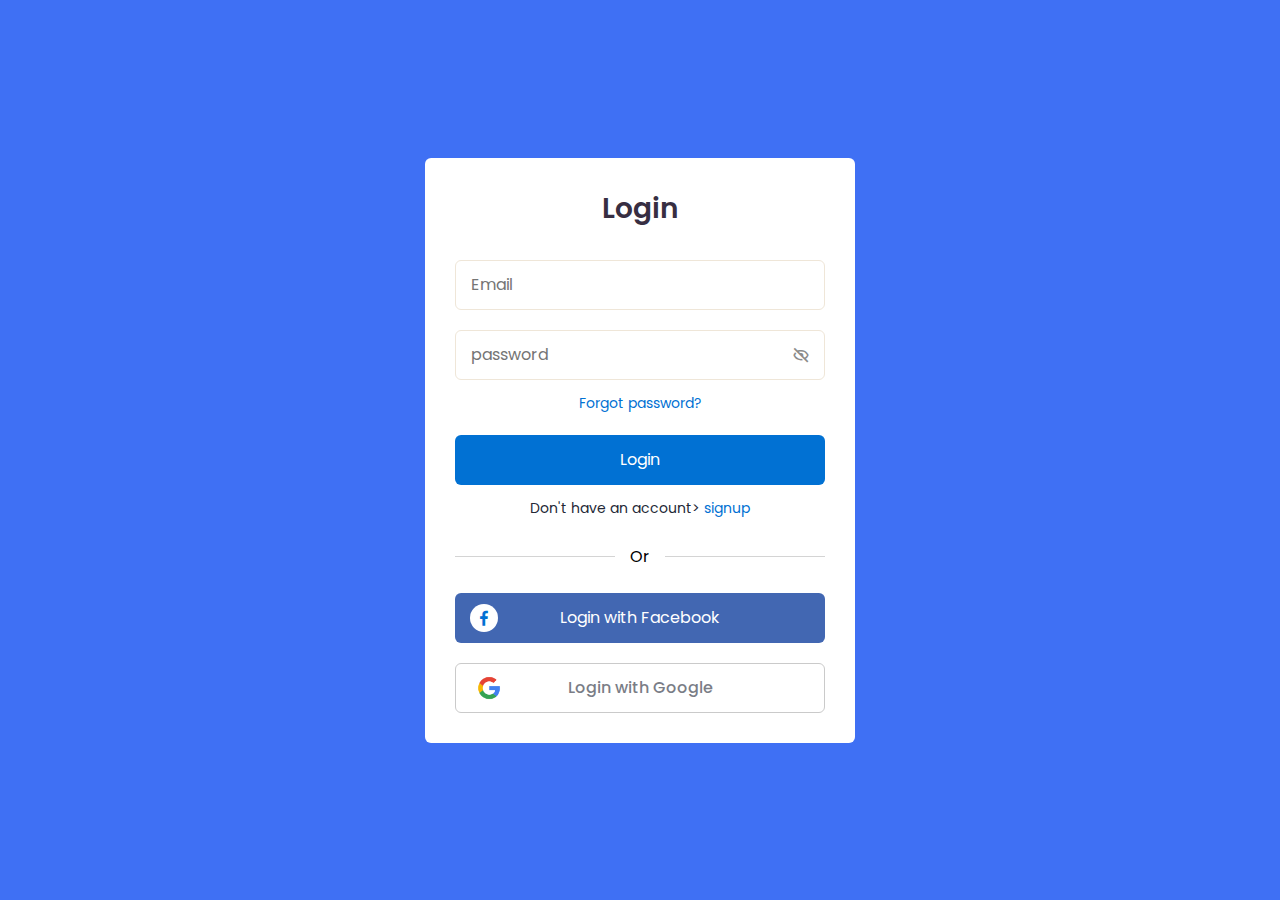
==== 001_login/index.html @ a28dfd46 "first commit" ====
<!DOCTYPE html>
<html lang="ko">

<head>
    <meta charset="UTF-8">
    <meta http-equiv="X-UA-Compatible" content="IE=edge">
    <meta name="viewport" content="width=device-width, initial-scale=1.0">
    <title>Responsive Login and Signup Form</title>
    <link rel="stylesheet" href="CSS/style.css">
    <link href='https://unpkg.com/boxicons@2.1.4/css/boxicons.min.css' rel='stylesheet'>
</head>

<body>
    <section class="container forms">
        <div class="form login">
            <div class="form-content">
                <header>Login</header>

                <form action="#">
                    <div class="field input-field">
                        <input type="email" placeholder="Email" class="input">
                    </div>
                    <div class="field input-field">
                        <input type="password" placeholder="password" class="password">
                        <i class='bx bx-hide eye-icon'></i>
                    </div>

                    <div class="form-link">
                        <a href="#" class="forgot-pass"> Forgot password?</a>
                    </div>

                    <div class="field button-field">
                        <button type="button">Login</button>
                    </div>

                </form>
                <div class="form-link">
                    <span>Don't have an account>
                        <a href="#" class="signup-link"> signup</a></span>
                </div>
            </div>
            <div class="line"></div>
            <div class="media-options">
                <a href="#" class="field facebook">
                    <i class='bx bxl-facebook Facebook-icon'></i>
                    <span>Login with Facebook</span>
                </a>
            </div>
            <div class="media-options">
                <a href="#" class="field google">
                    <img src="img/gogle-logo.png" alt="" class="google-img">
                    <span>Login with Google</span>
                </a>
            </div>
        </div>
    </section>
</body>

</html>
---- 001_login/CSS/style.css ----
@import url('https://fonts.googleapis.com/css2?family=Noto+Sans+KR:wght@500;700&family=Poppins:wght@300;400;500;600&display=swap');

*{
    padding: 0;
    margin: 0;
    box-sizing: border-box;
    font-family: 'Poppins', sans-serif;
}

.container{
    width: 100%;
    height: 100vh;
    background-color:rgb(63,112,244) ;
    display: flex;
    justify-content: center;
    align-items: center;
}
.form{
    width: 100%;
    max-width: 430px;
    border-radius: 6px;
    background-color: #fff;
    padding: 30px;
}

header{
    font-size: 28px;
    font-weight: 600;
    color: rgb(55,46,66);
    text-align: center;
}
form{
    margin-top: 30px;
}
.form .field{
    position: relative;
    height: 50px;
    width: 100%;
    margin-top: 20px;
    border-radius: 6px;
}

.field input ,
.field button{
    width: 100%;
    height: 100%;
    border: none;
    font-size: 16px;
    font-weight: 400;
    border-radius: 6px;
}
.field input{
    padding: 0 15px;
    border: 1px solid #EFE6D8;
    outline: none;
}
.field input:focus{
    border-bottom-width: 2px;
}
.field button{
    color: #fff;
    background-color: #0171d3;
    cursor: pointer;
    transition: all .3s ease;
}
.field button:hover{
    background-color: #016dcb;
}
.eye-icon{
    position: absolute;
    font-size: 18px;
    color: #8b8b8b;
    top: 50%;
    right: 10px;
    transform: translateY(-50%);
    cursor: pointer;
    padding: 5px
}
.form-link{
    text-align: center;
    margin-top: 10px;
}

.form-link span,
.form-link a {
    font-size: 14px;
    font-weight: 400;
    color: #232836;
}

.form a{ 
    color: #0171d3;
    text-decoration: none;
}

.form-content a:hover{
    text-decoration: underline;
}

.line{
    position: relative;
    width: 100%;
    height: 1px;
    background-color: #d4d4d4;
    margin: 36px 0;
}

.line::before{
content: "Or";
position: absolute;
top: 50%;
left: 50%;
transform: translate(-50%, -50%);
background-color: #fff;
padding: 0 15px;
}
.media-options a{
    display: flex;
   align-items: center;
   justify-content: center;
}
a.facebook{
    color: #fff;
    background-color:#4267B2;
}
a.facebook .Facebook-icon{
    height: 28px;
    width: 28px;
    color: #0171d3;
   
    font-size: 20px;
    border-radius: 50%;
    display: flex;
    align-items: center;
    justify-content: center;

    background-color: #fff;
}

.Facebook-icon,
.google-img{
    position: absolute;
    top: 50%;
    left: 15px;
    transform: translateY(-50%);
}

img.google-img{
    width: 36px;
    height: 36px;
object-fit: cover;
}
a.google{
    border: 1px solid #cacaca;
}
a.google span{
    color: #232836;
    opacity: 0.6;
    font-weight: 500;
}
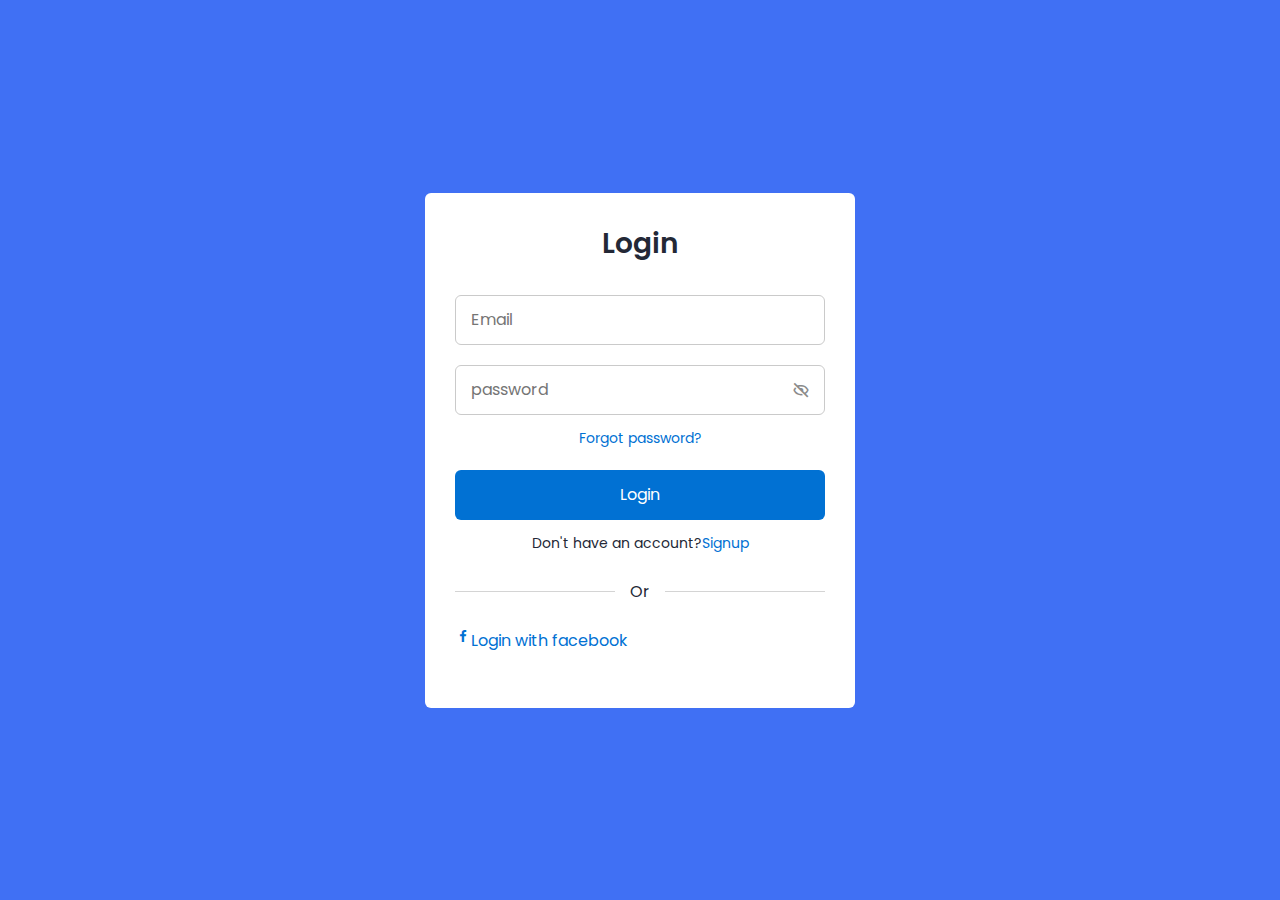
==== commit a690826a: "renewal" ====
--- a/001_login/index.html
+++ b/001_login/index.html
@@ -11,49 +11,45 @@
 </head>
 
 <body>
-    <section class="container forms">
+    <section class="container">
         <div class="form login">
             <div class="form-content">
                 <header>Login</header>
 
-                <form action="#">
+                <form action="">
                     <div class="field input-field">
                         <input type="email" placeholder="Email" class="input">
                     </div>
+
                     <div class="field input-field">
                         <input type="password" placeholder="password" class="password">
                         <i class='bx bx-hide eye-icon'></i>
                     </div>
 
                     <div class="form-link">
-                        <a href="#" class="forgot-pass"> Forgot password?</a>
+                        <a href="#" class="forgot-pass">Forgot password?</a>
                     </div>
 
                     <div class="field button-field">
-                        <button type="button">Login</button>
+                        <button>Login</button>
                     </div>
 
+                    <div class="form-link">
+                        <span>Don't have an account?<a href="#" class="signup-link">Signup</a></span>
+                    </div>
                 </form>
-                <div class="form-link">
-                    <span>Don't have an account>
-                        <a href="#" class="signup-link"> signup</a></span>
-                </div>
             </div>
+
             <div class="line"></div>
             <div class="media-options">
                 <a href="#" class="field facebook">
-                    <i class='bx bxl-facebook Facebook-icon'></i>
-                    <span>Login with Facebook</span>
-                </a>
-            </div>
-            <div class="media-options">
-                <a href="#" class="field google">
-                    <img src="img/gogle-logo.png" alt="" class="google-img">
-                    <span>Login with Google</span>
+                    <i class='bx bxl-facebook facebook-icon'></i>
+                    <span>Login with facebook</span>
                 </a>
             </div>
         </div>
     </section>
+
 </body>
 
 </html>--- a/001_login/CSS/style.css
+++ b/001_login/CSS/style.css
@@ -1,46 +1,47 @@
 @import url('https://fonts.googleapis.com/css2?family=Noto+Sans+KR:wght@500;700&family=Poppins:wght@300;400;500;600&display=swap');
 
 *{
-    padding: 0;
-    margin: 0;
-    box-sizing: border-box;
-    font-family: 'Poppins', sans-serif;
+font-family: 'Poppins', sans-serif;
+padding: 0;
+margin: 0;
+box-sizing: border-box;
 }
 
 .container{
+    height: 100vh;
     width: 100%;
-    height: 100vh;
-    background-color:rgb(63,112,244) ;
     display: flex;
     justify-content: center;
     align-items: center;
+    background-color: #4070f4;
 }
+
 .form{
+    max-width: 430px;
     width: 100%;
-    max-width: 430px;
     border-radius: 6px;
     background-color: #fff;
     padding: 30px;
 }
-
 header{
     font-size: 28px;
     font-weight: 600;
-    color: rgb(55,46,66);
+    color: #232836;
     text-align: center;
 }
+
 form{
     margin-top: 30px;
 }
+
 .form .field{
+    width: 100%;
+    height: 50px;
+    margin-top: 20px;
     position: relative;
-    height: 50px;
-    width: 100%;
-    margin-top: 20px;
-    border-radius: 6px;
 }
 
-.field input ,
+.field input,
 .field button{
     width: 100%;
     height: 100%;
@@ -49,33 +50,36 @@
     font-weight: 400;
     border-radius: 6px;
 }
+
 .field input{
     padding: 0 15px;
-    border: 1px solid #EFE6D8;
+    border: 1px solid #cacaca;
     outline: none;
 }
 .field input:focus{
-    border-bottom-width: 2px;
+    border-bottom-width:2px ;
 }
+.eye-icon{
+    position: absolute;
+    top: 50%;
+    right: 10px;
+    transform: translateY(-50%);
+    font-size: 18px;
+    color: #8b8b8b;
+    cursor: pointer;
+    padding: 5px;
+}
+
 .field button{
     color: #fff;
     background-color: #0171d3;
+    transform: all 0.3s ease;
     cursor: pointer;
-    transition: all .3s ease;
 }
 .field button:hover{
-    background-color: #016dcb;
+    background-color: #016dcb
 }
-.eye-icon{
-    position: absolute;
-    font-size: 18px;
-    color: #8b8b8b;
-    top: 50%;
-    right: 10px;
-    transform: translateY(-50%);
-    cursor: pointer;
-    padding: 5px
-}
+
 .form-link{
     text-align: center;
     margin-top: 10px;
@@ -88,73 +92,33 @@
     color: #232836;
 }
 
-.form a{ 
+.form a{
     color: #0171d3;
     text-decoration: none;
 }
-
-.form-content a:hover{
+.form a:hover{
     text-decoration: underline;
 }
 
 .line{
     position: relative;
+    height: 1px;
     width: 100%;
-    height: 1px;
+    margin: 36px 0;
     background-color: #d4d4d4;
-    margin: 36px 0;
 }
 
 .line::before{
-content: "Or";
-position: absolute;
-top: 50%;
-left: 50%;
-transform: translate(-50%, -50%);
-background-color: #fff;
-padding: 0 15px;
+    content: 'Or';
+    position: absolute;
+    top: 50%;
+    left: 50%;
+    transform: translate(-50%, -50%);
+    background-color: #fff;
+    color: #232836;
+    padding: 0 15px;
 }
+
 .media-options a{
     display: flex;
-   align-items: center;
-   justify-content: center;
-}
-a.facebook{
-    color: #fff;
-    background-color:#4267B2;
-}
-a.facebook .Facebook-icon{
-    height: 28px;
-    width: 28px;
-    color: #0171d3;
-   
-    font-size: 20px;
-    border-radius: 50%;
-    display: flex;
-    align-items: center;
-    justify-content: center;
-
-    background-color: #fff;
-}
-
-.Facebook-icon,
-.google-img{
-    position: absolute;
-    top: 50%;
-    left: 15px;
-    transform: translateY(-50%);
-}
-
-img.google-img{
-    width: 36px;
-    height: 36px;
-object-fit: cover;
-}
-a.google{
-    border: 1px solid #cacaca;
-}
-a.google span{
-    color: #232836;
-    opacity: 0.6;
-    font-weight: 500;
 }